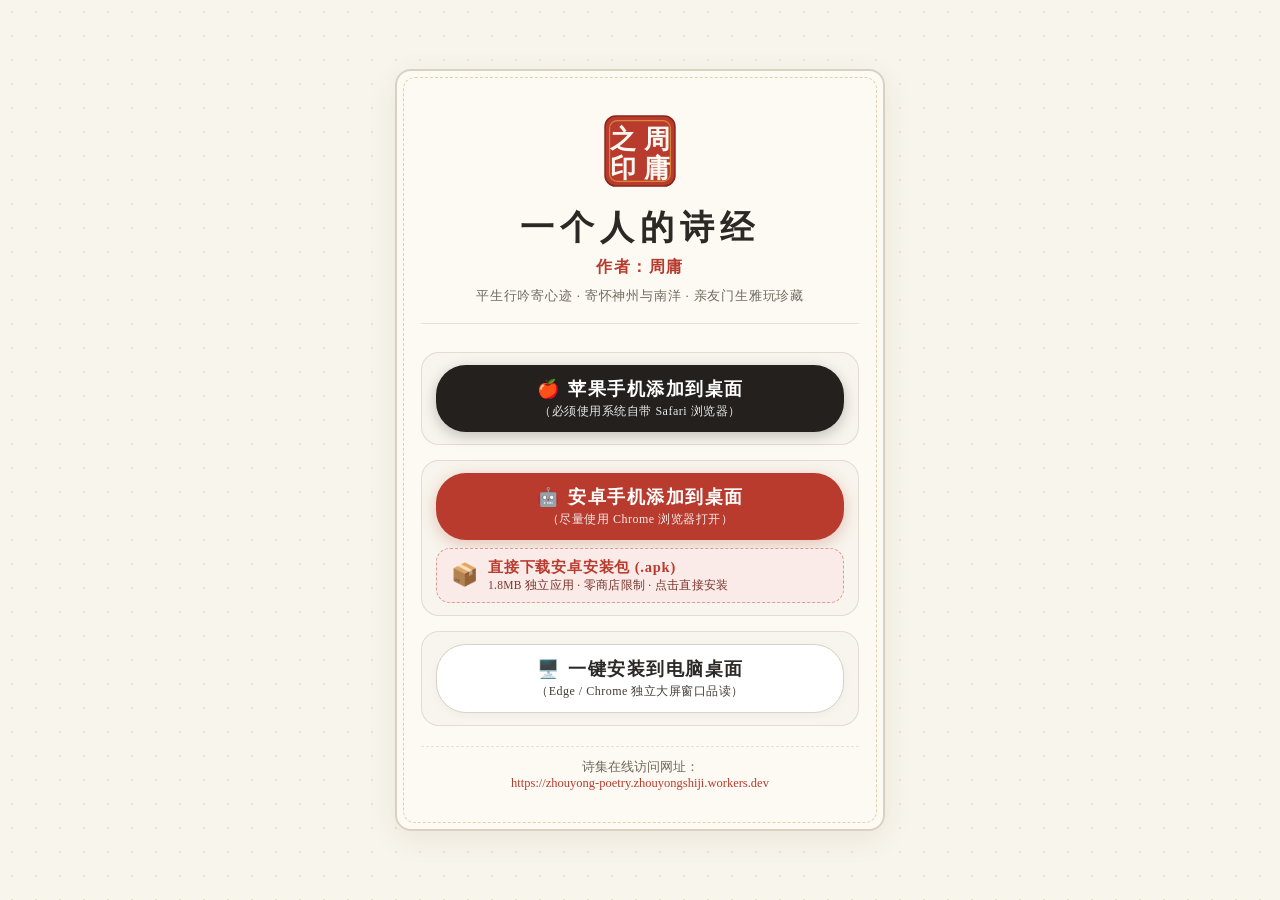
==== install.html @ 4c474915 "feat(v1.8.8): separate iOS Safari and Android Chrome/APK installation paths, add online install.html" ====
<!DOCTYPE html>
<html lang="zh-CN">
<head>
  <meta charset="UTF-8">
  <meta name="viewport" content="width=device-width, initial-scale=1.0, maximum-scale=1.0, user-scalable=no">
  <title>《一个人的诗经》一键安装</title>

  <!-- PWA 配置文件与图标 -->
  <link rel="manifest" href="manifest.json">
  <link rel="apple-touch-icon" sizes="192x192" href="assets/icons/icon-192.png">
  <link rel="icon" type="image/png" sizes="192x192" href="assets/icons/icon-192.png">
  <link rel="icon" type="image/png" sizes="512x512" href="assets/icons/icon-512.png">
  <style>
    :root {
      --bg-color: #F8F5EC;
      --paper-card: #FCFAF2;
      --vermilion: #B83B2E;
      --vermilion-hover: #9E2F23;
      --vermilion-light: #FBEBE8;
      --text-main: #2C2825;
      --text-sub: #6E685E;
      --border-color: #D9D2C3;
      --border-gold: #C5A059;
      --shadow: 0 8px 30px rgba(70, 50, 30, 0.08);
      --font-family: 'Kaiti SC', 'STKaiti', 'KaiTi', 'SimSun', 'Songti SC', 'Noto Serif SC', serif;
    }

    * {
      box-sizing: border-box;
      margin: 0;
      padding: 0;
      -webkit-tap-highlight-color: transparent;
    }

    body {
      background-color: var(--bg-color);
      background-image: radial-gradient(#E8E2D2 1px, transparent 1px);
      background-size: 24px 24px;
      color: var(--text-main);
      font-family: var(--font-family);
      min-height: 100vh;
      display: flex;
      align-items: center;
      justify-content: center;
      padding: 20px 14px;
    }

    .install-card {
      background: var(--paper-card);
      border: 2px solid var(--border-color);
      box-shadow: var(--shadow);
      border-radius: 16px;
      max-width: 490px;
      width: 100%;
      padding: 42px 24px 38px;
      text-align: center;
      position: relative;
    }

    .inner-border {
      position: absolute;
      inset: 6px;
      border: 1px dashed rgba(197, 160, 89, 0.45);
      border-radius: 12px;
      pointer-events: none;
    }

    .seal-box {
      margin: 0 auto 16px;
      width: 76px;
      height: 76px;
    }

    .poem-main-title {
      font-size: 34px;
      letter-spacing: 6px;
      color: var(--text-main);
      font-weight: bold;
      margin-bottom: 10px;
    }

    .poem-sub-colophon {
      font-size: 13px;
      color: var(--text-sub);
      line-height: 1.6;
      letter-spacing: 0.8px;
      margin-bottom: 28px;
      padding-bottom: 16px;
      border-bottom: 1px solid rgba(217, 210, 195, 0.6);
    }

    @media (max-width: 440px) {
      .poem-sub-colophon {
        font-size: 12px;
        letter-spacing: 0.4px;
        line-height: 1.5;
      }
    }

    .action-group {
      display: flex;
      flex-direction: column;
      gap: 15px;
      position: relative;
      z-index: 10;
    }

    .platform-section {
      display: flex;
      flex-direction: column;
      gap: 8px;
      background: rgba(0, 0, 0, 0.02);
      border: 1.5px solid rgba(217, 210, 195, 0.7);
      border-radius: 18px;
      padding: 12px 14px;
      position: relative;
      transition: all 0.25s ease;
    }

    .platform-section.highlight-device {
      border-color: var(--vermilion);
      background: rgba(184, 59, 46, 0.035);
      box-shadow: 0 4px 16px rgba(184, 59, 46, 0.1);
    }

    .device-tag {
      align-self: flex-start;
      font-size: 11.5px;
      font-family: var(--font-family);
      font-weight: bold;
      color: var(--vermilion);
      background: var(--vermilion-light);
      border: 1px solid rgba(184, 59, 46, 0.25);
      border-radius: 12px;
      padding: 2px 10px;
      letter-spacing: 0.5px;
      margin-bottom: 2px;
    }

    .btn-install-main {
      display: flex;
      align-items: center;
      justify-content: center;
      width: 100%;
      padding: 12px 18px;
      font-family: var(--font-family);
      border-radius: 30px;
      cursor: pointer;
      border: none;
      transition: all 0.25s ease;
      text-decoration: none;
      box-sizing: border-box;
    }

    .btn-text-box {
      display: flex;
      flex-direction: column;
      align-items: center;
      gap: 2px;
    }

    .btn-primary-line {
      display: flex;
      align-items: center;
      justify-content: center;
      gap: 8px;
      font-size: 18px;
      font-weight: bold;
      letter-spacing: 1.5px;
    }

    .btn-sub-note {
      font-size: 12px;
      font-weight: normal;
      letter-spacing: 0.5px;
      opacity: 0.9;
    }

    /* 苹果专属黑金庄重风格 */
    .btn-apple {
      background: #23201E;
      color: #FFF;
      box-shadow: 0 4px 14px rgba(35, 32, 30, 0.25);
    }

    .btn-apple:hover {
      background: #3B3734;
      transform: translateY(-1px);
      box-shadow: 0 6px 18px rgba(35, 32, 30, 0.35);
    }

    /* 安卓专属朱砂主调 */
    .btn-android {
      background: var(--vermilion);
      color: #FFF;
      box-shadow: 0 4px 16px rgba(184, 59, 46, 0.28);
    }

    .btn-android:hover {
      background: var(--vermilion-hover);
      box-shadow: 0 6px 20px rgba(184, 59, 46, 0.4);
      transform: translateY(-1px);
    }

    /* 安卓 APK 直载药丸条 */
    .btn-apk-pill {
      display: flex;
      align-items: center;
      gap: 10px;
      background: var(--vermilion-light);
      border: 1px dashed rgba(184, 59, 46, 0.45);
      border-radius: 14px;
      padding: 9px 14px;
      text-decoration: none;
      color: var(--vermilion);
      transition: all 0.2s ease;
      text-align: left;
    }

    .btn-apk-pill:hover {
      background: #F8D8D3;
      border-style: solid;
      transform: translateY(-1px);
    }

    .apk-badge-ico {
      font-size: 22px;
      flex-shrink: 0;
    }

    .apk-badge-text {
      display: flex;
      flex-direction: column;
      gap: 1px;
    }

    .apk-badge-title {
      font-size: 14.5px;
      font-weight: bold;
      letter-spacing: 0.8px;
    }

    .apk-badge-desc {
      font-size: 11.5px;
      color: #7A352D;
      letter-spacing: 0.3px;
    }

    /* 电脑桌面端简洁素雅白底 */
    .btn-pc {
      background: #FFF;
      color: var(--text-main);
      border: 1.5px solid var(--border-color);
      box-shadow: 0 2px 10px rgba(0, 0, 0, 0.04);
    }

    .btn-pc:hover {
      border-color: var(--border-gold);
      color: var(--vermilion);
      transform: translateY(-1px);
    }

    /* 微信右上角大箭头指引遮罩 */
    .wechat-mask {
      display: none;
      position: fixed;
      inset: 0;
      background: rgba(20, 18, 16, 0.92);
      z-index: 9999;
      color: #FFF;
      padding: 24px 20px;
      cursor: pointer;
    }

    .wechat-arrow-box {
      position: absolute;
      top: 14px;
      right: 24px;
      text-align: right;
    }

    .wechat-arrow {
      font-size: 64px;
      color: #FF5A45;
      animation: bounceArrow 1.2s infinite;
      line-height: 1;
    }

    @keyframes bounceArrow {
      0%, 100% { transform: translate(0, 0); }
      50% { transform: translate(6px, -6px); }
    }

    .wechat-guide-content {
      margin-top: 86px;
      background: rgba(255, 255, 255, 0.12);
      border: 1px solid rgba(255, 255, 255, 0.2);
      border-radius: 16px;
      padding: 28px 22px;
      backdrop-filter: blur(8px);
      line-height: 2;
      font-size: 18px;
    }

    .wechat-guide-title {
      font-size: 21px;
      font-weight: bold;
      color: #FFD285;
      margin-bottom: 14px;
      text-align: center;
    }

    /* 专属安装指引弹窗（苹果 / 安卓） */
    .guide-modal-backdrop {
      position: fixed;
      inset: 0;
      background: rgba(20, 18, 16, 0.82);
      backdrop-filter: blur(4px);
      z-index: 9998;
      display: flex;
      align-items: center;
      justify-content: center;
      padding: 20px 14px;
      animation: fadeIn 0.2s ease;
    }

    @keyframes fadeIn {
      from { opacity: 0; }
      to { opacity: 1; }
    }

    .guide-modal-card {
      background: var(--paper-card);
      border: 2px solid var(--border-color);
      border-radius: 16px;
      max-width: 480px;
      width: 100%;
      box-shadow: 0 12px 40px rgba(0, 0, 0, 0.3);
      display: flex;
      flex-direction: column;
      max-height: 90vh;
      overflow: hidden;
      animation: popIn 0.25s cubic-bezier(0.16, 1, 0.3, 1);
    }

    @keyframes popIn {
      from { transform: scale(0.95); opacity: 0; }
      to { transform: scale(1); opacity: 1; }
    }

    .guide-modal-header {
      display: flex;
      align-items: center;
      justify-content: space-between;
      padding: 16px 20px;
      border-bottom: 1px solid var(--border-color);
      background: rgba(0,0,0,0.015);
    }

    .guide-modal-title {
      font-size: 19px;
      font-weight: bold;
      color: var(--text-main);
      letter-spacing: 1px;
    }

    .guide-modal-close {
      background: none;
      border: none;
      font-size: 22px;
      color: var(--text-sub);
      cursor: pointer;
      padding: 4px 8px;
      border-radius: 6px;
      line-height: 1;
    }

    .guide-modal-close:hover {
      color: var(--vermilion);
    }

    .guide-modal-body {
      padding: 20px 18px;
      overflow-y: auto;
      text-align: left;
    }

    .guide-notice-pill {
      background: #FFF7EB;
      border: 1px solid rgba(197, 160, 89, 0.4);
      border-radius: 8px;
      padding: 10px 14px;
      font-size: 13.5px;
      line-height: 1.6;
      color: #694F1A;
      margin-bottom: 16px;
    }

    .guide-steps-list {
      display: flex;
      flex-direction: column;
      gap: 10px;
      margin-bottom: 18px;
    }

    .guide-step-item {
      display: flex;
      align-items: flex-start;
      gap: 12px;
      background: #FFF;
      border: 1px solid rgba(217, 210, 195, 0.65);
      border-radius: 10px;
      padding: 11px 14px;
    }

    .step-num {
      width: 24px;
      height: 24px;
      border-radius: 50%;
      background: var(--vermilion);
      color: #FFF;
      font-size: 13px;
      font-weight: bold;
      display: flex;
      align-items: center;
      justify-content: center;
      flex-shrink: 0;
      margin-top: 2px;
    }

    .step-desc {
      font-size: 14px;
      line-height: 1.65;
      color: var(--text-main);
    }

    .step-desc strong {
      color: var(--vermilion);
    }

    .step-tip {
      font-size: 12px;
      color: var(--text-sub);
      margin-top: 3px;
    }

    .guide-method-card {
      background: #FFF;
      border: 1px solid var(--border-color);
      border-radius: 12px;
      padding: 14px;
    }

    .method-badge {
      display: inline-block;
      font-size: 11.5px;
      font-weight: bold;
      color: var(--vermilion);
      background: var(--vermilion-light);
      padding: 2px 8px;
      border-radius: 6px;
      margin-bottom: 6px;
    }

    .method-title {
      font-size: 15px;
      font-weight: bold;
      color: var(--text-main);
      margin-bottom: 4px;
    }

    .method-desc {
      font-size: 13px;
      color: var(--text-sub);
      line-height: 1.6;
    }

    .btn-modal-action {
      display: flex;
      align-items: center;
      justify-content: center;
      gap: 8px;
      width: 100%;
      padding: 12px 16px;
      border-radius: 26px;
      font-size: 15px;
      font-family: var(--font-family);
      font-weight: bold;
      text-decoration: none;
      cursor: pointer;
      border: none;
      transition: all 0.2s ease;
      box-sizing: border-box;
    }

    .btn-modal-primary {
      background: var(--vermilion);
      color: #FFF !important;
      box-shadow: 0 4px 12px rgba(184, 59, 46, 0.3);
    }

    .btn-modal-primary:hover {
      background: var(--vermilion-hover);
    }

    .btn-modal-secondary {
      background: #FFF;
      color: var(--text-main) !important;
      border: 1.5px solid var(--border-color);
    }

    .btn-modal-secondary:hover {
      border-color: var(--vermilion);
      color: var(--vermilion) !important;
    }

    .guide-modal-footer {
      padding: 12px 20px 16px;
      border-top: 1px solid var(--border-color);
      display: flex;
      justify-content: center;
      background: rgba(0,0,0,0.015);
    }

    .btn-modal-dismiss {
      background: #EFECE3;
      border: 1px solid var(--border-color);
      color: var(--text-main);
      padding: 8px 26px;
      border-radius: 20px;
      font-size: 13.5px;
      cursor: pointer;
      font-family: var(--font-family);
    }

    .btn-modal-dismiss:hover {
      background: #E5E1D5;
    }

    /* 弹窗通告 */
    .toast {
      position: fixed;
      bottom: 28px;
      left: 50%;
      transform: translateX(-50%);
      background: rgba(44, 40, 37, 0.95);
      color: #FFF;
      padding: 12px 24px;
      border-radius: 30px;
      font-size: 14px;
      letter-spacing: 1px;
      z-index: 10000;
      display: none;
      box-shadow: 0 6px 24px rgba(0,0,0,0.25);
    }
  </style>
</head>
<body>
  <div class="install-card">
    <div class="inner-border"></div>

    <!-- 朱砂白文印章 (传统回文右起：周庸 之印) -->
    <div class="seal-box">
      <svg viewBox="0 0 100 100" width="76" height="76">
        <rect x="4" y="4" width="92" height="92" rx="14" fill="#B83B2E" stroke="#8B261B" stroke-width="2"/>
        <rect x="10" y="10" width="80" height="80" rx="10" fill="none" stroke="#E5A93C" stroke-width="1.5" opacity="0.7"/>
        <!-- 右列：周(上) 庸(下) -->
        <text x="73" y="46" font-family="'Kaiti SC', 'STKaiti', 'KaiTi', serif" font-size="34" font-weight="bold" fill="#FBF8F1" text-anchor="middle">周</text>
        <text x="73" y="84" font-family="'Kaiti SC', 'STKaiti', 'KaiTi', serif" font-size="34" font-weight="bold" fill="#FBF8F1" text-anchor="middle">庸</text>
        <!-- 左列：之(上) 印(下) -->
        <text x="27" y="46" font-family="'Kaiti SC', 'STKaiti', 'KaiTi', serif" font-size="34" font-weight="bold" fill="#FBF8F1" text-anchor="middle">之</text>
        <text x="27" y="84" font-family="'Kaiti SC', 'STKaiti', 'KaiTi', serif" font-size="34" font-weight="bold" fill="#FBF8F1" text-anchor="middle">印</text>
      </svg>
    </div>

    <h1 class="poem-main-title">一个人的诗经</h1>
    <p class="poem-author" style="font-size: 16px; color: var(--vermilion); font-family: var(--font-family); margin-top: -4px; margin-bottom: 8px; font-weight: bold; letter-spacing: 1.5px;">作者：周庸</p>
    <p class="poem-sub-colophon">平生行吟寄心迹 · 寄怀神州与南洋 · 亲友门生雅玩珍藏</p>

    <!-- 离线文件打开时的提示（针对微信/LINE 直接点开本地 html 文件） -->
    <div id="localFileNotice" style="display:none; background: #FFF8E6; border: 1.5px dashed var(--vermilion); border-radius: 12px; padding: 12px 14px; margin-bottom: 16px; text-align: left;">
      <div style="font-weight: bold; color: var(--vermilion); font-size: 14px; margin-bottom: 4px;">⚠️ 微信/LINE 文件直接打开提示：</div>
      <div style="font-size: 13px; color: #5C4316; line-height: 1.6;">
        苹果手机受系统限制，无法直接在聊天软件接收的文件中添加到桌面。<br>
        请直接点击下方在线正式网址打开：<br>
        <a href="https://zhouyong-poetry.zhouyongshiji.workers.dev/install.html" style="font-weight: bold; color: #0066CC; text-decoration: underline; word-break: break-all; display: inline-block; margin-top: 4px;">https://zhouyong-poetry.zhouyongshiji.workers.dev/install.html</a>
      </div>
    </div>

    <div class="action-group">
      <!-- 1. 苹果手机专区 -->
      <div class="platform-section" id="sectionApple">
        <div class="device-tag" id="badgeApple" style="display: none;">✦ 检测到您正在使用苹果设备</div>
        <button id="btnInstallApple" class="btn-install-main btn-apple">
          <div class="btn-text-box">
            <div class="btn-primary-line">
              <span>🍎</span> <span>苹果手机添加到桌面</span>
            </div>
            <div class="btn-sub-note">（必须使用系统自带 Safari 浏览器）</div>
          </div>
        </button>
      </div>

      <!-- 2. 安卓手机专区 -->
      <div class="platform-section" id="sectionAndroid">
        <div class="device-tag" id="badgeAndroid" style="display: none;">✦ 检测到您正在使用安卓设备</div>
        <button id="btnInstallAndroid" class="btn-install-main btn-android">
          <div class="btn-text-box">
            <div class="btn-primary-line">
              <span>🤖</span> <span>安卓手机添加到桌面</span>
            </div>
            <div class="btn-sub-note">（尽量使用 Chrome 浏览器打开）</div>
          </div>
        </button>

        <!-- 安卓 APK 极速直装通道 -->
        <a id="btnDownloadApk" href="https://zhouyong-poetry.zhouyongshiji.workers.dev/ZhouYongPoetry.apk" class="btn-apk-pill" download="周庸诗集.apk">
          <span class="apk-badge-ico">📦</span>
          <div class="apk-badge-text">
            <span class="apk-badge-title">直接下载安卓安装包 (.apk)</span>
            <span class="apk-badge-desc">1.8MB 独立应用 · 零商店限制 · 点击直接安装</span>
          </div>
        </a>
      </div>

      <!-- 3. 电脑桌面端专区 -->
      <div class="platform-section" id="sectionPC">
        <button id="btnInstallPC" class="btn-install-main btn-pc">
          <div class="btn-text-box">
            <div class="btn-primary-line">
              <span>🖥️</span> <span>一键安装到电脑桌面</span>
            </div>
            <div class="btn-sub-note">（Edge / Chrome 独立大屏窗口品读）</div>
          </div>
        </button>
      </div>
    </div>

    <!-- 在线永久直达网址备用（纯文本形式，确保即使在最简阅读器中也可点击识别） -->
    <div style="margin-top: 20px; font-size: 12.5px; color: var(--text-sub); text-align: center; border-top: 1px dashed rgba(217, 210, 195, 0.6); padding-top: 12px;">
      <span>诗集在线访问网址：</span><br>
      <a href="https://zhouyong-poetry.zhouyongshiji.workers.dev" style="color: var(--vermilion); text-decoration: none; font-weight: 500; word-break: break-all;">https://zhouyong-poetry.zhouyongshiji.workers.dev</a>
    </div>
  </div>

  <!-- 苹果手机 Safari 步骤指南弹窗 -->
  <div id="iosGuideModal" class="guide-modal-backdrop" style="display: none;">
    <div class="guide-modal-card">
      <div class="guide-modal-header">
        <div class="guide-modal-title">🍎 苹果手机添加至主屏幕</div>
        <button class="guide-modal-close" onclick="closeIosGuide()" aria-label="关闭">✕</button>
      </div>
      <div class="guide-modal-body">
        <div class="guide-notice-pill">
          ⚠️ 苹果 iOS 限制：<strong>必须且仅能使用系统自带 Safari 浏览器</strong> 操作
        </div>
        <div class="guide-steps-list">
          <div class="guide-step-item">
            <div class="step-num">1</div>
            <div class="step-desc">
              在苹果自带 <strong>Safari 浏览器</strong>（指南针图标 🧭）中打开诗卷；
              <div class="step-tip">（若当前在微信/LINE 中，请点右上角【···】选择【在 Safari 中打开】）</div>
            </div>
          </div>
          <div class="guide-step-item">
            <div class="step-num">2</div>
            <div class="step-desc">
              点击 Safari 底部中间的【<strong>分享 ⎋</strong>】图标（方框带向上箭头）。
            </div>
          </div>
          <div class="guide-step-item">
            <div class="step-num">3</div>
            <div class="step-desc">
              在弹出的选项菜单中向上滑动，找到并选择【<strong>添加到主屏幕 ➕</strong>】。
            </div>
          </div>
          <div class="guide-step-item">
            <div class="step-num">4</div>
            <div class="step-desc">
              点击右上角【<strong>添加</strong>】，手机桌面即可生成《周庸诗集》独立图标！
            </div>
          </div>
        </div>
        <a id="btnGoLiveSafari" href="https://zhouyong-poetry.zhouyongshiji.workers.dev" class="btn-modal-action btn-modal-primary">
          <span>📖 前往诗卷主站（在 Safari 中实操）</span>
        </a>
      </div>
      <div class="guide-modal-footer">
        <button class="btn-modal-dismiss" onclick="closeIosGuide()">我知道了 · 关闭</button>
      </div>
    </div>
  </div>

  <!-- 安卓手机安装指南弹窗 -->
  <div id="androidGuideModal" class="guide-modal-backdrop" style="display: none;">
    <div class="guide-modal-card">
      <div class="guide-modal-header">
        <div class="guide-modal-title">🤖 安卓手机安装指引</div>
        <button class="guide-modal-close" onclick="closeAndroidGuide()" aria-label="关闭">✕</button>
      </div>
      <div class="guide-modal-body">
        <div class="guide-notice-pill" style="background: rgba(184, 59, 46, 0.08); border-color: rgba(184, 59, 46, 0.25); color: #822218;">
          💡 提示：推荐使用 <strong>Chrome 浏览器</strong>，或直接安装独立安装包
        </div>

        <!-- 方式一：直接安装 APK（极速推荐） -->
        <div class="guide-method-card">
          <div class="method-badge">方式一 · 最省心推荐（零门槛）</div>
          <div class="method-title">📦 直接下载安卓独立安装包 (.apk)</div>
          <div class="method-desc">仅 1.8MB 纯净体积，无广告，免受任何国产浏览器拦截。下载完成后直接点击安装即可。</div>
          <a href="https://zhouyong-poetry.zhouyongshiji.workers.dev/ZhouYongPoetry.apk" class="btn-modal-action btn-modal-primary" download="周庸诗集.apk" style="margin-top: 10px;">
            <span>📥 立即下载安卓安装包 (1.8MB)</span>
          </a>
        </div>

        <!-- 方式二：Chrome 浏览器添加到桌面 -->
        <div class="guide-method-card" style="margin-top: 14px;">
          <div class="method-badge" style="background: #EAE6DC; color: #5A544A;">方式二 · 网页免安装添加</div>
          <div class="method-title">🌐 尽量使用 Chrome 浏览器打开</div>
          <div class="method-desc">在 Chrome 浏览器中打开本页，点击右上角【三个点 ···】，选择【添加到主屏幕】或【安装应用】。</div>
          <a href="https://zhouyong-poetry.zhouyongshiji.workers.dev?install=1" class="btn-modal-action btn-modal-secondary" style="margin-top: 10px;">
            <span>🚀 前往诗卷主站（在 Chrome 中打开）</span>
          </a>
        </div>
      </div>
      <div class="guide-modal-footer">
        <button class="btn-modal-dismiss" onclick="closeAndroidGuide()">我知道了 · 关闭</button>
      </div>
    </div>
  </div>

  <!-- 微信右上角大箭头指引遮罩 -->
  <div id="wechatMask" class="wechat-mask">
    <div class="wechat-arrow-box">
      <div class="wechat-arrow">↗</div>
    </div>
    <div class="wechat-guide-content">
      <div class="wechat-guide-title">微信限制直接添加到桌面</div>
      <p>① 请点击屏幕右上角的「<strong>···</strong>」</p>
      <p id="wechatActionText">② 在弹出菜单中选择「<strong>在浏览器中打开</strong>」</p>
      <p id="wechatPlatformTip" style="margin-top: 12px; font-size: 15px; color: #FFD285; line-height: 1.6;"></p>
    </div>
    <p style="text-align: center; margin-top: 36px; font-size: 14px; opacity: 0.7;">点击屏幕任意位置关闭提示</p>
  </div>

  <div id="toastMsg" class="toast"></div>

  <script>
    const LIVE_URL = "https://zhouyong-poetry.zhouyongshiji.workers.dev";
    const ua = navigator.userAgent.toLowerCase();
    const isWeChat = /micromessenger/.test(ua);
    const isIOS = /iphone|ipad|ipod/.test(ua);
    const isAndroid = /android/.test(ua);
    const isMobile = isIOS || isAndroid || /mobile|phone/.test(ua);

    // 检测是否为本地离线文件运行 (file:// 协议)
    if (window.location.protocol === "file:") {
      const notice = document.getElementById("localFileNotice");
      if (notice) notice.style.display = "block";
    }

    // 智能高亮与标记当前设备
    if (isIOS) {
      const badge = document.getElementById("badgeApple");
      const sec = document.getElementById("sectionApple");
      if (badge) badge.style.display = "inline-block";
      if (sec) sec.classList.add("highlight-device");
    } else if (isAndroid) {
      const badge = document.getElementById("badgeAndroid");
      const sec = document.getElementById("sectionAndroid");
      if (badge) badge.style.display = "inline-block";
      if (sec) sec.classList.add("highlight-device");
    }

    let deferredPrompt = null;
    window.addEventListener("beforeinstallprompt", (e) => {
      e.preventDefault();
      deferredPrompt = e;
    });

    if ("serviceWorker" in navigator && (window.location.protocol === "https:" || window.location.hostname === "localhost")) {
      navigator.serviceWorker.register("./sw.js").catch(() => {});
    }

    const wechatMask = document.getElementById("wechatMask");
    const wechatPlatformTip = document.getElementById("wechatPlatformTip");
    wechatMask.onclick = () => { wechatMask.style.display = "none"; };

    function openWechatMask(platform = "general") {
      if (platform === "apple") {
        wechatPlatformTip.textContent = "（特别提示：苹果手机只有在自带 Safari 浏览器中才能添加到主屏幕）";
      } else if (platform === "android") {
        wechatPlatformTip.textContent = "（特别提示：安卓手机尽量选用 Chrome 浏览器打开，或跳出后直接下载 APK 安装包）";
      } else {
        wechatPlatformTip.textContent = "（跳转至手机浏览器后即可添加到桌面随身品读）";
      }
      wechatMask.style.display = "block";
    }

    function showToast(msg, duration = 3500) {
      const t = document.getElementById("toastMsg");
      t.textContent = msg;
      t.style.display = "block";
      setTimeout(() => { t.style.display = "none"; }, duration);
    }

    // 苹果指南弹窗开闭
    window.openIosGuide = function() {
      document.getElementById("iosGuideModal").style.display = "flex";
    };
    window.closeIosGuide = function() {
      document.getElementById("iosGuideModal").style.display = "none";
    };

    // 安卓指南弹窗开闭
    window.openAndroidGuide = function() {
      document.getElementById("androidGuideModal").style.display = "flex";
    };
    window.closeAndroidGuide = function() {
      document.getElementById("androidGuideModal").style.display = "none";
    };

    // 遮罩外部点击关闭弹窗
    const iosModal = document.getElementById("iosGuideModal");
    if (iosModal) {
      iosModal.onclick = (e) => { if (e.target === iosModal) closeIosGuide(); };
    }
    const androidModal = document.getElementById("androidGuideModal");
    if (androidModal) {
      androidModal.onclick = (e) => { if (e.target === androidModal) closeAndroidGuide(); };
    }

    // 1. 苹果手机安装点击
    document.getElementById("btnInstallApple").onclick = () => {
      if (isWeChat) {
        openWechatMask("apple");
        return;
      }
      openIosGuide();
    };

    // 2. 安卓手机一键安装点击
    document.getElementById("btnInstallAndroid").onclick = () => {
      if (isWeChat) {
        openWechatMask("android");
        return;
      }
      if (deferredPrompt) {
        deferredPrompt.prompt();
        deferredPrompt.userChoice.then((res) => {
          if (res.outcome === "accepted") {
            showToast("已成功添加到手机桌面！");
          }
          deferredPrompt = null;
        });
      } else {
        openAndroidGuide();
      }
    };

    // 3. 安卓 APK 下载按钮监听
    document.getElementById("btnDownloadApk").onclick = (e) => {
      if (isWeChat) {
        e.preventDefault();
        openWechatMask("android");
      }
    };

    // 4. 电脑桌面端安装
    document.getElementById("btnInstallPC").onclick = () => {
      if (isMobile) {
        showToast(isIOS ? "检测到您当前为苹果手机，请点击上方【苹果手机添加到桌面】" : "检测到您当前为安卓手机，请点击上方【安卓手机添加到桌面】");
        return;
      }
      if (deferredPrompt) {
        deferredPrompt.prompt();
        deferredPrompt.userChoice.then((res) => {
          if (res.outcome === "accepted") {
            showToast("已成功安装至电脑桌面！");
          }
          deferredPrompt = null;
        });
      } else {
        window.location.href = LIVE_URL + "?install=pc";
      }
    };
  </script>
</body>
</html>
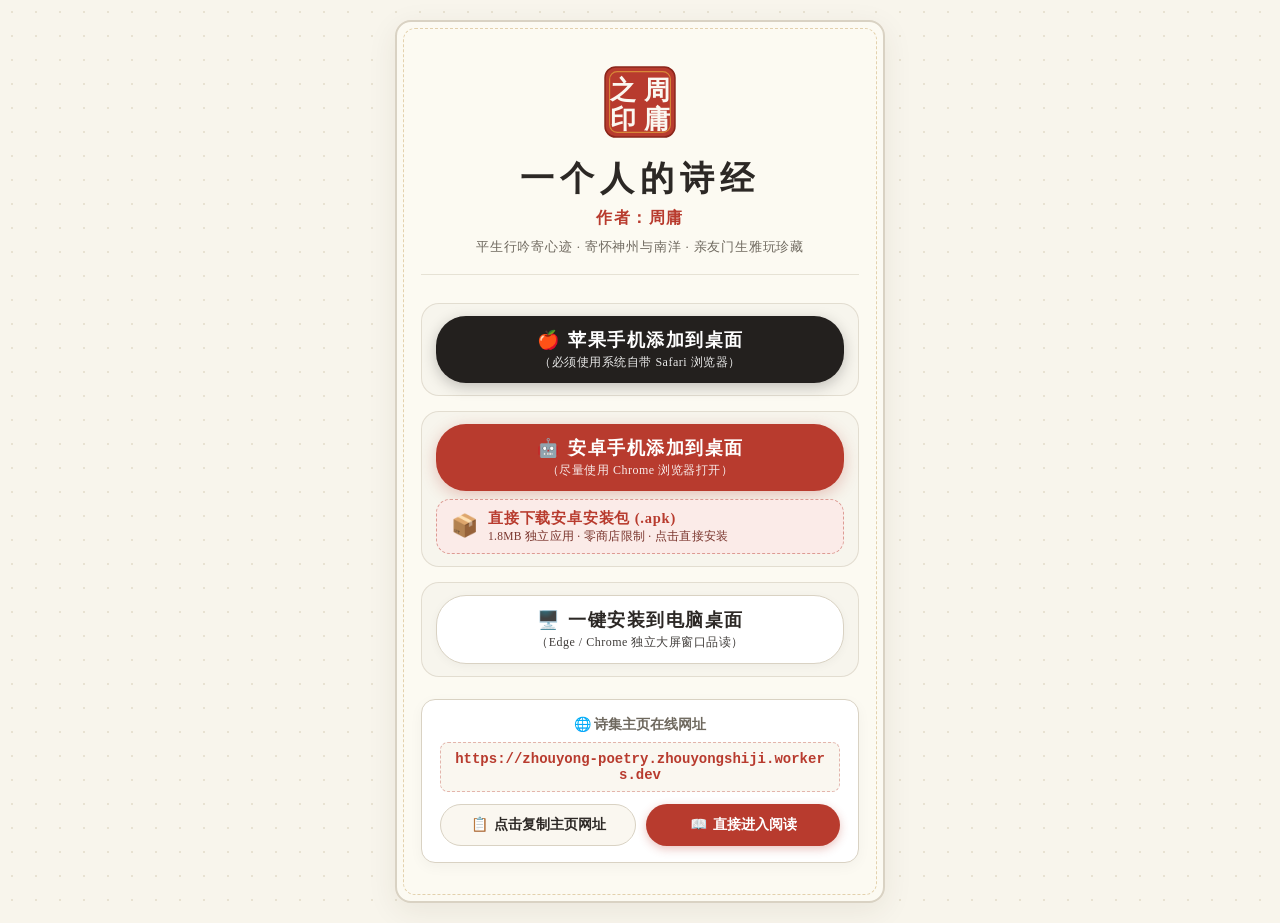
==== commit b20dbe5f: "feat: embed calligraphy seal in QR code, add homepage URL and one-click copy button, enlarge elder-f" ====
--- a/install.html
+++ b/install.html
@@ -636,10 +636,20 @@
       </div>
     </div>
 
-    <!-- 在线永久直达网址备用（纯文本形式，确保即使在最简阅读器中也可点击识别） -->
-    <div style="margin-top: 20px; font-size: 12.5px; color: var(--text-sub); text-align: center; border-top: 1px dashed rgba(217, 210, 195, 0.6); padding-top: 12px;">
-      <span>诗集在线访问网址：</span><br>
-      <a href="https://zhouyong-poetry.zhouyongshiji.workers.dev" style="color: var(--vermilion); text-decoration: none; font-weight: 500; word-break: break-all;">https://zhouyong-poetry.zhouyongshiji.workers.dev</a>
+    <!-- 诗集主页直达与一键复制 -->
+    <div class="homepage-bar-card" style="margin-top: 22px; padding: 16px 18px; background: #FFF; border: 1.5px solid var(--border-color); border-radius: 14px; text-align: center; box-shadow: 0 4px 14px rgba(0,0,0,0.04);">
+      <div style="font-size: 14px; color: var(--text-sub); margin-bottom: 8px; font-weight: 600; display: flex; align-items: center; justify-content: center; gap: 6px;">
+        <span>🌐 诗集主页在线网址</span>
+      </div>
+      <div id="homeUrlBox" style="font-size: 14px; font-family: monospace, sans-serif; font-weight: bold; color: var(--vermilion); word-break: break-all; margin-bottom: 12px; padding: 8px 12px; background: #FAF7F0; border-radius: 8px; border: 1px dashed rgba(184, 59, 46, 0.35); user-select: all;">https://zhouyong-poetry.zhouyongshiji.workers.dev</div>
+      <div style="display: flex; gap: 10px; justify-content: center;">
+        <button id="btnCopyHomeUrl" type="button" style="flex: 1; padding: 11px 12px; font-size: 14px; font-family: var(--font-family); font-weight: bold; background: #FAF7F0; color: #2C2825; border: 1.5px solid var(--border-color); border-radius: 22px; cursor: pointer; display: flex; align-items: center; justify-content: center; gap: 6px; transition: all 0.2s ease;">
+          <span>📋</span> <span id="copyHomeText">点击复制主页网址</span>
+        </button>
+        <a href="https://zhouyong-poetry.zhouyongshiji.workers.dev" style="flex: 1; padding: 11px 12px; font-size: 14px; font-family: var(--font-family); font-weight: bold; background: var(--vermilion); color: #FFF; border-radius: 22px; text-decoration: none; display: flex; align-items: center; justify-content: center; gap: 6px; box-shadow: 0 3px 10px rgba(184, 59, 46, 0.3);">
+          <span>📖</span> <span>直接进入阅读</span>
+        </a>
+      </div>
     </div>
   </div>
 
@@ -884,6 +894,58 @@
         window.location.href = LIVE_URL + "?install=pc";
       }
     };
+
+    // 5. 点击复制主页网址
+    function copyText(text) {
+      if (navigator.clipboard && window.isSecureContext) {
+        return navigator.clipboard.writeText(text);
+      }
+      return new Promise((resolve, reject) => {
+        const textArea = document.createElement("textarea");
+        textArea.value = text;
+        textArea.style.position = "fixed";
+        textArea.style.left = "-999999px";
+        textArea.style.top = "-999999px";
+        textArea.setAttribute("readonly", "");
+        document.body.appendChild(textArea);
+        textArea.focus();
+        textArea.select();
+        textArea.setSelectionRange(0, 99999);
+        try {
+          const successful = document.execCommand("copy");
+          document.body.removeChild(textArea);
+          if (successful) resolve();
+          else reject(new Error("execCommand failed"));
+        } catch (err) {
+          document.body.removeChild(textArea);
+          reject(err);
+        }
+      });
+    }
+
+    const btnCopyHomeUrl = document.getElementById("btnCopyHomeUrl");
+    if (btnCopyHomeUrl) {
+      btnCopyHomeUrl.onclick = async () => {
+        const homeUrl = "https://zhouyong-poetry.zhouyongshiji.workers.dev";
+        try {
+          await copyText(homeUrl);
+          const copyHomeText = document.getElementById("copyHomeText");
+          copyHomeText.textContent = "已成功复制！";
+          btnCopyHomeUrl.style.borderColor = "#2E7D32";
+          btnCopyHomeUrl.style.background = "#E8F5E9";
+          btnCopyHomeUrl.style.color = "#2E7D32";
+          showToast("已成功复制主页网址！可直接粘贴发给微信或LINE亲友");
+          setTimeout(() => {
+            copyHomeText.textContent = "点击复制主页网址";
+            btnCopyHomeUrl.style.borderColor = "";
+            btnCopyHomeUrl.style.background = "";
+            btnCopyHomeUrl.style.color = "";
+          }, 3000);
+        } catch (err) {
+          showToast("请长按框中网址进行复制");
+        }
+      };
+    }
   </script>
 </body>
 </html>
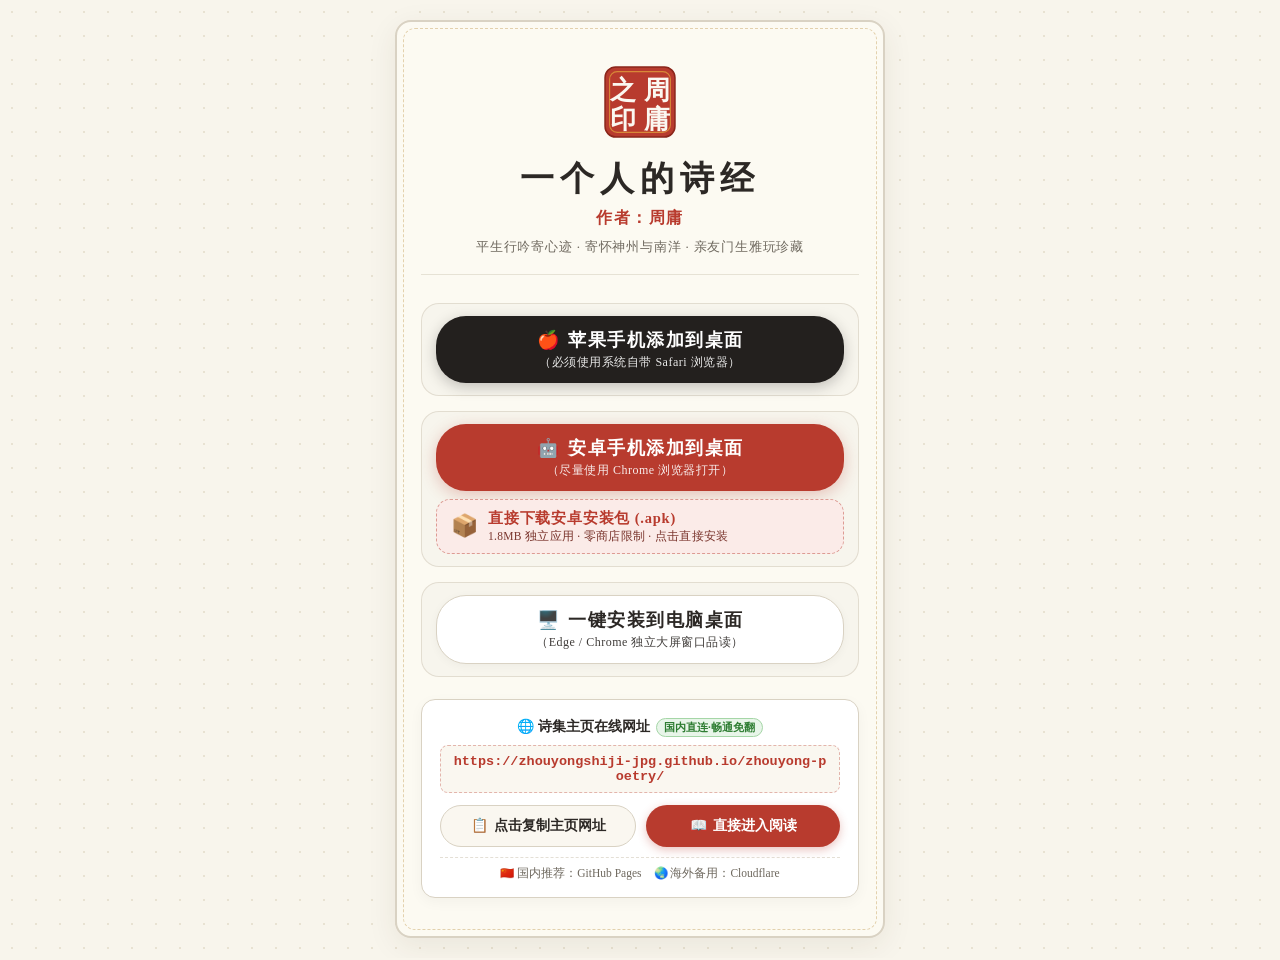
==== commit fa3c9b3c: "feat: switch default access & install prompts to domestic GitHub Pages with permanent cards" ====
--- a/install.html
+++ b/install.html
@@ -583,7 +583,7 @@
       <div style="font-size: 13px; color: #5C4316; line-height: 1.6;">
         苹果手机受系统限制，无法直接在聊天软件接收的文件中添加到桌面。<br>
         请直接点击下方在线正式网址打开：<br>
-        <a href="https://zhouyong-poetry.zhouyongshiji.workers.dev/install.html" style="font-weight: bold; color: #0066CC; text-decoration: underline; word-break: break-all; display: inline-block; margin-top: 4px;">https://zhouyong-poetry.zhouyongshiji.workers.dev/install.html</a>
+        <a id="localNoticeLink" href="https://zhouyongshiji-jpg.github.io/zhouyong-poetry/install.html" style="font-weight: bold; color: #0066CC; text-decoration: underline; word-break: break-all; display: inline-block; margin-top: 4px;">https://zhouyongshiji-jpg.github.io/zhouyong-poetry/install.html</a>
       </div>
     </div>
 
@@ -614,7 +614,7 @@
         </button>
 
         <!-- 安卓 APK 极速直装通道 -->
-        <a id="btnDownloadApk" href="https://zhouyong-poetry.zhouyongshiji.workers.dev/ZhouYongPoetry.apk" class="btn-apk-pill" download="周庸诗集.apk">
+        <a id="btnDownloadApk" href="ZhouYongPoetry.apk" class="btn-apk-pill" download="周庸诗集.apk">
           <span class="apk-badge-ico">📦</span>
           <div class="apk-badge-text">
             <span class="apk-badge-title">直接下载安卓安装包 (.apk)</span>
@@ -637,18 +637,25 @@
     </div>
 
     <!-- 诗集主页直达与一键复制 -->
-    <div class="homepage-bar-card" style="margin-top: 22px; padding: 16px 18px; background: #FFF; border: 1.5px solid var(--border-color); border-radius: 14px; text-align: center; box-shadow: 0 4px 14px rgba(0,0,0,0.04);">
-      <div style="font-size: 14px; color: var(--text-sub); margin-bottom: 8px; font-weight: 600; display: flex; align-items: center; justify-content: center; gap: 6px;">
+    <div class="homepage-bar-card" style="margin-top: 22px; padding: 18px 18px 16px; background: #FFF; border: 1.5px solid var(--border-color); border-radius: 14px; text-align: center; box-shadow: 0 4px 14px rgba(0,0,0,0.04);">
+      <div style="font-size: 14px; color: var(--text-main); margin-bottom: 8px; font-weight: bold; display: flex; align-items: center; justify-content: center; gap: 6px;">
         <span>🌐 诗集主页在线网址</span>
-      </div>
-      <div id="homeUrlBox" style="font-size: 14px; font-family: monospace, sans-serif; font-weight: bold; color: var(--vermilion); word-break: break-all; margin-bottom: 12px; padding: 8px 12px; background: #FAF7F0; border-radius: 8px; border: 1px dashed rgba(184, 59, 46, 0.35); user-select: all;">https://zhouyong-poetry.zhouyongshiji.workers.dev</div>
-      <div style="display: flex; gap: 10px; justify-content: center;">
+        <span style="font-size: 11px; background: #E8F5E9; color: #2E7D32; border: 1px solid #A5D6A7; padding: 1px 7px; border-radius: 10px;">国内直连·畅通免翻</span>
+      </div>
+      <div id="homeUrlBox" style="font-size: 13.5px; font-family: monospace, sans-serif; font-weight: bold; color: var(--vermilion); word-break: break-all; margin-bottom: 12px; padding: 8px 12px; background: #FAF7F0; border-radius: 8px; border: 1px dashed rgba(184, 59, 46, 0.35); user-select: all;">https://zhouyongshiji-jpg.github.io/zhouyong-poetry/</div>
+      
+      <div style="display: flex; gap: 10px; justify-content: center; margin-bottom: 10px;">
         <button id="btnCopyHomeUrl" type="button" style="flex: 1; padding: 11px 12px; font-size: 14px; font-family: var(--font-family); font-weight: bold; background: #FAF7F0; color: #2C2825; border: 1.5px solid var(--border-color); border-radius: 22px; cursor: pointer; display: flex; align-items: center; justify-content: center; gap: 6px; transition: all 0.2s ease;">
           <span>📋</span> <span id="copyHomeText">点击复制主页网址</span>
         </button>
-        <a href="https://zhouyong-poetry.zhouyongshiji.workers.dev" style="flex: 1; padding: 11px 12px; font-size: 14px; font-family: var(--font-family); font-weight: bold; background: var(--vermilion); color: #FFF; border-radius: 22px; text-decoration: none; display: flex; align-items: center; justify-content: center; gap: 6px; box-shadow: 0 3px 10px rgba(184, 59, 46, 0.3);">
+        <a id="btnEnterHome" href="./" style="flex: 1; padding: 11px 12px; font-size: 14px; font-family: var(--font-family); font-weight: bold; background: var(--vermilion); color: #FFF; border-radius: 22px; text-decoration: none; display: flex; align-items: center; justify-content: center; gap: 6px; box-shadow: 0 3px 10px rgba(184, 59, 46, 0.3);">
           <span>📖</span> <span>直接进入阅读</span>
         </a>
+      </div>
+
+      <div style="font-size: 11.5px; color: var(--text-sub); display: flex; align-items: center; justify-content: center; gap: 12px; border-top: 1px dashed rgba(217, 210, 195, 0.7); padding-top: 8px; margin-top: 6px;">
+        <span>🇨🇳 国内推荐：GitHub Pages</span>
+        <span>🌏 海外备用：Cloudflare</span>
       </div>
     </div>
   </div>
@@ -691,7 +698,7 @@
             </div>
           </div>
         </div>
-        <a id="btnGoLiveSafari" href="https://zhouyong-poetry.zhouyongshiji.workers.dev" class="btn-modal-action btn-modal-primary">
+        <a id="btnGoLiveSafari" href="./" class="btn-modal-action btn-modal-primary">
           <span>📖 前往诗卷主站（在 Safari 中实操）</span>
         </a>
       </div>
@@ -718,7 +725,7 @@
           <div class="method-badge">方式一 · 最省心推荐（零门槛）</div>
           <div class="method-title">📦 直接下载安卓独立安装包 (.apk)</div>
           <div class="method-desc">仅 1.8MB 纯净体积，无广告，免受任何国产浏览器拦截。下载完成后直接点击安装即可。</div>
-          <a href="https://zhouyong-poetry.zhouyongshiji.workers.dev/ZhouYongPoetry.apk" class="btn-modal-action btn-modal-primary" download="周庸诗集.apk" style="margin-top: 10px;">
+          <a href="ZhouYongPoetry.apk" class="btn-modal-action btn-modal-primary" download="周庸诗集.apk" style="margin-top: 10px;">
             <span>📥 立即下载安卓安装包 (1.8MB)</span>
           </a>
         </div>
@@ -728,7 +735,7 @@
           <div class="method-badge" style="background: #EAE6DC; color: #5A544A;">方式二 · 网页免安装添加</div>
           <div class="method-title">🌐 尽量使用 Chrome 浏览器打开</div>
           <div class="method-desc">在 Chrome 浏览器中打开本页，点击右上角【三个点 ···】，选择【添加到主屏幕】或【安装应用】。</div>
-          <a href="https://zhouyong-poetry.zhouyongshiji.workers.dev?install=1" class="btn-modal-action btn-modal-secondary" style="margin-top: 10px;">
+          <a href="./?install=1" class="btn-modal-action btn-modal-secondary" style="margin-top: 10px;">
             <span>🚀 前往诗卷主站（在 Chrome 中打开）</span>
           </a>
         </div>
@@ -756,7 +763,15 @@
   <div id="toastMsg" class="toast"></div>
 
   <script>
-    const LIVE_URL = "https://zhouyong-poetry.zhouyongshiji.workers.dev";
+    const DOMESTIC_URL = "https://zhouyongshiji-jpg.github.io/zhouyong-poetry/";
+    const OVERSEAS_URL = "https://zhouyong-poetry.zhouyongshiji.workers.dev";
+    let CURRENT_URL = DOMESTIC_URL;
+    if (window.location.protocol.startsWith("http")) {
+      let base = window.location.origin + window.location.pathname.replace(/\/install\.html.*$/, "");
+      if (!base.endsWith("/")) base += "/";
+      CURRENT_URL = base;
+    }
+
     const ua = navigator.userAgent.toLowerCase();
     const isWeChat = /micromessenger/.test(ua);
     const isIOS = /iphone|ipad|ipod/.test(ua);
@@ -891,7 +906,7 @@
           deferredPrompt = null;
         });
       } else {
-        window.location.href = LIVE_URL + "?install=pc";
+        window.location.href = (CURRENT_URL || "./") + "?install=pc";
       }
     };
 
@@ -926,7 +941,7 @@
     const btnCopyHomeUrl = document.getElementById("btnCopyHomeUrl");
     if (btnCopyHomeUrl) {
       btnCopyHomeUrl.onclick = async () => {
-        const homeUrl = "https://zhouyong-poetry.zhouyongshiji.workers.dev";
+        const homeUrl = CURRENT_URL || DOMESTIC_URL;
         try {
           await copyText(homeUrl);
           const copyHomeText = document.getElementById("copyHomeText");
@@ -934,7 +949,7 @@
           btnCopyHomeUrl.style.borderColor = "#2E7D32";
           btnCopyHomeUrl.style.background = "#E8F5E9";
           btnCopyHomeUrl.style.color = "#2E7D32";
-          showToast("已成功复制主页网址！可直接粘贴发给微信或LINE亲友");
+          showToast("已成功复制国内主页网址！可直接粘贴发给微信或LINE亲友");
           setTimeout(() => {
             copyHomeText.textContent = "点击复制主页网址";
             btnCopyHomeUrl.style.borderColor = "";
